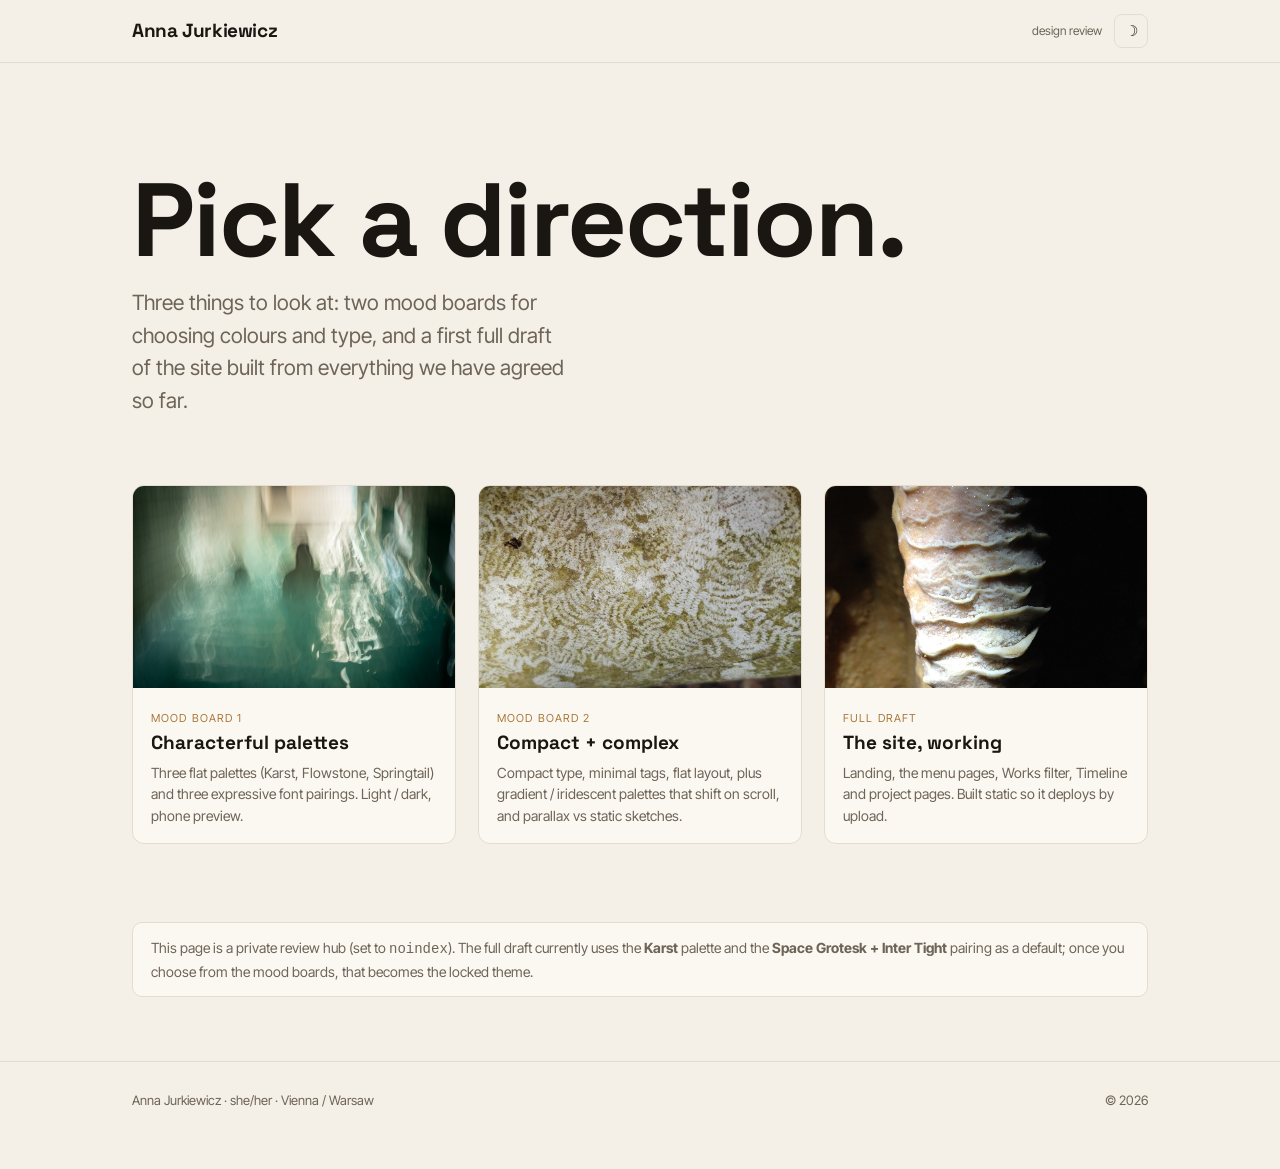
==== index.html @ 22e9cb63 "Initial scaffold: review hub, two mood boards, full static draft Co-Authored-By: Claude Opus 4.8 <no" ====
<!DOCTYPE html>
<html lang="en">
<head>
<meta charset="utf-8">
<meta name="viewport" content="width=device-width, initial-scale=1">
<title>Anna Jurkiewicz — design review</title>
<meta name="robots" content="noindex">
<script>(function(){try{var t=localStorage.getItem('theme');if(!t){t=matchMedia('(prefers-color-scheme: dark)').matches?'dark':'light';}document.documentElement.setAttribute('data-theme',t);}catch(e){}})();</script>
<link rel="stylesheet" href="css/site.css">
</head>
<body>

<header class="nav"><div class="wrap">
  <a class="brand" href="index.html">Anna Jurkiewicz</a>
  <span class="navright">
    <span class="lang">design review</span>
    <button class="iconbtn" id="theme" aria-label="toggle theme">☽</button>
  </span>
</div></header>

<main class="wrap">
  <section class="hero">
    <h1 class="display">Pick a direction.</h1>
    <p class="tagline">Three things to look at: two mood boards for choosing colours and type, and a first full draft of the site built from everything we have agreed so far.</p>
  </section>

  <section class="section" style="padding-top:8px;">
    <div class="hub">
      <a class="hubcard" href="moodboard.html">
        <div class="thumb" style="background-image:url(assets/tallatom.jpg)"></div>
        <div class="body"><span class="tag-pill">Mood board 1</span><h3>Characterful palettes</h3><p>Three flat palettes (Karst, Flowstone, Springtail) and three expressive font pairings. Light / dark, phone preview.</p></div>
      </a>
      <a class="hubcard" href="moodboard-2.html">
        <div class="thumb" style="background-image:url(assets/springtail.jpg)"></div>
        <div class="body"><span class="tag-pill">Mood board 2</span><h3>Compact + complex</h3><p>Compact type, minimal tags, flat layout, plus gradient / iridescent palettes that shift on scroll, and parallax vs static sketches.</p></div>
      </a>
      <a class="hubcard" href="draft/index.html">
        <div class="thumb" style="background-image:url(assets/flowstone.jpg)"></div>
        <div class="body"><span class="tag-pill">Full draft</span><h3>The site, working</h3><p>Landing, the menu pages, Works filter, Timeline and project pages. Built static so it deploys by upload.</p></div>
      </a>
    </div>
  </section>

  <section class="section">
    <p class="note">This page is a private review hub (set to <code>noindex</code>). The full draft currently uses the <b>Karst</b> palette and the <b>Space Grotesk + Inter Tight</b> pairing as a default; once you choose from the mood boards, that becomes the locked theme.</p>
  </section>
</main>

<footer class="footer"><div class="wrap">
  <span>Anna Jurkiewicz · she/her · Vienna / Warsaw</span>
  <span>&copy; <span id="year"></span></span>
</div></footer>

<script src="js/site.js"></script>
</body>
</html>
---- css/site.css ----
/* ============================================================
   Anna Jurkiewicz — full draft. Static, no build step.
   Palette: Karst (warm stone). Fonts: Space Grotesk + Inter Tight.
   Flat layout, minimal tags, dark/light, mobile-first.
   ============================================================ */
@import url('https://fonts.googleapis.com/css2?family=Inter+Tight:wght@400;500;700&family=Space+Grotesk:wght@500;700&display=swap');

:root{
  --bg:#F4F0E8; --surface:#FBF8F2; --line:#E4DCCE; --text:#1A1611; --muted:#6E6457; --accent:#B11468; --accent2:#A9783A;
  --font-display:"Space Grotesk", system-ui, sans-serif;
  --font-body:"Inter Tight", system-ui, sans-serif;
  --maxw:1080px;
}
:root[data-theme="dark"]{
  --bg:#15110C; --surface:#211B13; --line:#362D20; --text:#EDE5D7; --muted:#9C8F7C; --accent:#EE73AC; --accent2:#CFA160;
}

*{ box-sizing:border-box; }
html{ scroll-behavior:smooth; }
body{ margin:0; background:var(--bg); color:var(--text); font-family:var(--font-body);
  font-size:16px; line-height:1.55; -webkit-font-smoothing:antialiased;
  transition:background .3s ease, color .3s ease; }
img{ max-width:100%; display:block; }
a{ color:var(--accent); text-decoration:none; }
a:hover{ text-decoration:underline; text-underline-offset:3px; }
.wrap{ max-width:var(--maxw); margin:0 auto; padding:0 clamp(16px,4vw,32px); }
.display{ font-family:var(--font-display); font-weight:700; letter-spacing:-0.02em; line-height:1.02; }
.muted{ color:var(--muted); }

/* ---------- NAV ---------- */
.nav{ position:sticky; top:0; z-index:40; background:color-mix(in srgb,var(--bg) 92%, transparent);
  border-bottom:1px solid var(--line); }
.nav .wrap{ display:flex; align-items:center; gap:18px; height:62px; }
.brand{ font-family:var(--font-display); font-weight:700; letter-spacing:-0.02em; font-size:19px; color:var(--text); }
.menu{ display:flex; gap:18px; margin-left:6px; font-size:14px; }
.menu a{ color:var(--text); opacity:.82; }
.menu a:hover,.menu a[aria-current="page"]{ opacity:1; color:var(--accent); text-decoration:none; }
.navright{ margin-left:auto; display:flex; align-items:center; gap:12px; }
.lang{ font-size:12px; color:var(--muted); } .lang b{ color:var(--text); }
.iconbtn{ background:none; border:1px solid var(--line); color:var(--text); width:34px; height:34px; border-radius:8px;
  cursor:pointer; font-size:15px; display:inline-flex; align-items:center; justify-content:center; }
.iconbtn:hover{ border-color:var(--muted); }
.burger{ display:none; flex-direction:column; gap:4px; background:none; border:0; cursor:pointer; padding:6px; }
.burger span{ width:22px; height:2px; background:var(--text); display:block; transition:transform .2s; }

@media (max-width:720px){
  .menu{ position:fixed; inset:62px 0 auto 0; flex-direction:column; gap:0; background:var(--bg);
    border-bottom:1px solid var(--line); padding:8px 0; transform:translateY(-120%); transition:transform .25s ease; }
  .menu.open{ transform:translateY(0); }
  .menu a{ padding:14px clamp(16px,4vw,32px); font-size:16px; border-top:1px solid var(--line); }
  .burger{ display:flex; }
}

/* ---------- HERO / SECTIONS ---------- */
.hero{ padding:clamp(48px,9vw,104px) 0 clamp(28px,5vw,52px); }
.hero h1{ font-size:clamp(46px,9vw,104px); margin:0 0 14px; }
.tagline{ font-size:clamp(16px,2.2vw,21px); color:var(--muted); max-width:36ch; margin:0; }
.section{ padding:clamp(30px,6vw,64px) 0 0; }
.kicker{ font-size:11px; letter-spacing:.18em; text-transform:uppercase; color:var(--accent); margin:0 0 16px; }
.section h2{ font-family:var(--font-display); font-weight:700; letter-spacing:-0.02em; font-size:clamp(26px,4vw,40px); margin:0 0 22px; }
.lead{ font-size:clamp(17px,2vw,20px); max-width:60ch; }
.prose{ max-width:64ch; } .prose p{ margin:0 0 14px; }

/* ---------- PUDDLES (landing) ---------- */
.puddles{ display:flex; gap:16px; flex-wrap:wrap; margin:8px 0 0; }
.puddle{ width:132px; }
.puddle a{ display:block; }
.puddle img{ width:132px; height:132px; object-fit:cover; transition:transform .35s ease, filter .35s ease; filter:saturate(1.05);
  clip-path:path("M66,3 C99,3 129,27 129,64 C129,99 102,129 66,129 C31,129 3,100 3,64 C3,28 33,3 66,3 Z"); }
.puddle a:hover img{ transform:scale(1.05) rotate(-1deg); filter:saturate(1.15); }
.puddle .cap{ font-size:11px; color:var(--muted); text-align:center; margin-top:7px; }

/* ---------- PREVIEW GRID ---------- */
.grid{ display:grid; grid-template-columns:repeat(auto-fill,minmax(280px,1fr)); gap:30px 28px; }
.preview{ display:flex; flex-direction:column; gap:8px; }
.preview .pimg{ width:100%; aspect-ratio:4/3; object-fit:cover; background:var(--surface); }
.preview h3{ font-family:var(--font-display); font-weight:700; letter-spacing:-0.02em; font-size:21px; margin:4px 0 0; }
.preview .with{ color:var(--muted); font-size:13px; }
.preview .yr{ color:var(--accent2); font-size:12px; font-weight:700; letter-spacing:.04em; }
.preview p{ margin:4px 0 0; font-size:14.5px; }

/* ---------- TAGS (small, frameless) ---------- */
.tags{ display:flex; flex-wrap:wrap; gap:3px 14px; font-size:12px; letter-spacing:.01em; }
.tag{ color:var(--muted); cursor:pointer; padding:2px 0; background:none; border:0; font:inherit; transition:color .15s; }
.tag:hover{ color:var(--text); } .tag.on{ color:var(--accent); }
.metatags{ font-size:12px; color:var(--muted); }

/* ---------- EVENTS ---------- */
.events{ display:flex; flex-direction:column; }
.ev{ display:flex; gap:14px; padding:12px 0; font-size:15px; align-items:baseline;
  border-bottom:1px solid color-mix(in srgb,var(--line) 65%, transparent); }
.ev:last-child{ border-bottom:0; }
.ev .d{ flex:0 0 104px; color:var(--accent2); font-weight:700; font-size:13px; }
.ev .w{ flex:1; } .ev .w b{ font-weight:700; } .ev .more{ white-space:nowrap; }
@media (max-width:560px){ .ev{ flex-wrap:wrap; } .ev .d{ flex-basis:100%; } }

/* ---------- TIMELINE STRATA ---------- */
.strata{ display:flex; flex-direction:column; gap:3px; }
.band{ position:relative; padding:16px 18px; color:#fff; overflow:hidden; border-radius:4px; }
.band::before{ content:""; position:absolute; inset:0; background-image:url(../assets/flowstone.jpg);
  background-size:cover; background-position:center; filter:grayscale(.25) brightness(.55) contrast(1.1); }
.band::after{ content:""; position:absolute; inset:0;
  background:linear-gradient(90deg, color-mix(in srgb,var(--accent) 62%, #000 28%), transparent 80%); }
.band>*{ position:relative; z-index:1; }
.band .yrn{ font-family:var(--font-display); font-weight:700; font-size:24px; }

/* ---------- PROJECT PAGE ---------- */
.project-hero img{ width:100%; max-height:52vh; object-fit:cover; }
.project-head{ padding:28px 0 0; }
.project-head h1{ font-family:var(--font-display); font-weight:700; letter-spacing:-0.02em; font-size:clamp(32px,6vw,56px); margin:0 0 8px; }
.project-meta{ color:var(--muted); font-size:14px; margin:0 0 4px; }
.linkrow{ display:flex; flex-wrap:wrap; gap:10px; margin:18px 0 0; }
.btn{ display:inline-block; border:1px solid var(--line); color:var(--text); padding:8px 16px; border-radius:8px; font-size:14px; }
.btn:hover{ border-color:var(--accent); color:var(--accent); text-decoration:none; }
.btn.solid{ background:var(--accent); color:#fff; border-color:var(--accent); }
.btn.solid:hover{ color:#fff; opacity:.92; }

/* ---------- HUB (root index) ---------- */
.hub{ display:grid; grid-template-columns:repeat(auto-fit,minmax(240px,1fr)); gap:22px; margin:8px 0 0; }
.hubcard{ display:block; border:1px solid var(--line); border-radius:12px; overflow:hidden; color:var(--text); background:var(--surface); transition:transform .2s ease, border-color .2s ease; }
.hubcard:hover{ transform:translateY(-3px); border-color:var(--accent); text-decoration:none; }
.hubcard .thumb{ aspect-ratio:16/10; background-size:cover; background-position:center; }
.hubcard .body{ padding:16px 18px; }
.hubcard h3{ font-family:var(--font-display); font-weight:700; margin:0 0 4px; font-size:19px; }
.hubcard p{ margin:0; color:var(--muted); font-size:14px; }
.tag-pill{ display:inline-block; font-size:11px; letter-spacing:.1em; text-transform:uppercase; color:var(--accent2); }

/* ---------- FOOTER ---------- */
.footer{ margin-top:64px; border-top:1px solid var(--line); padding:28px 0 60px; color:var(--muted); font-size:13px; }
.footer .wrap{ display:flex; justify-content:space-between; flex-wrap:wrap; gap:10px; }
.footer a{ color:var(--muted); } .footer a:hover{ color:var(--accent); }

.note{ background:var(--surface); border:1px solid var(--line); border-radius:10px; padding:14px 18px; font-size:14px; color:var(--muted); }
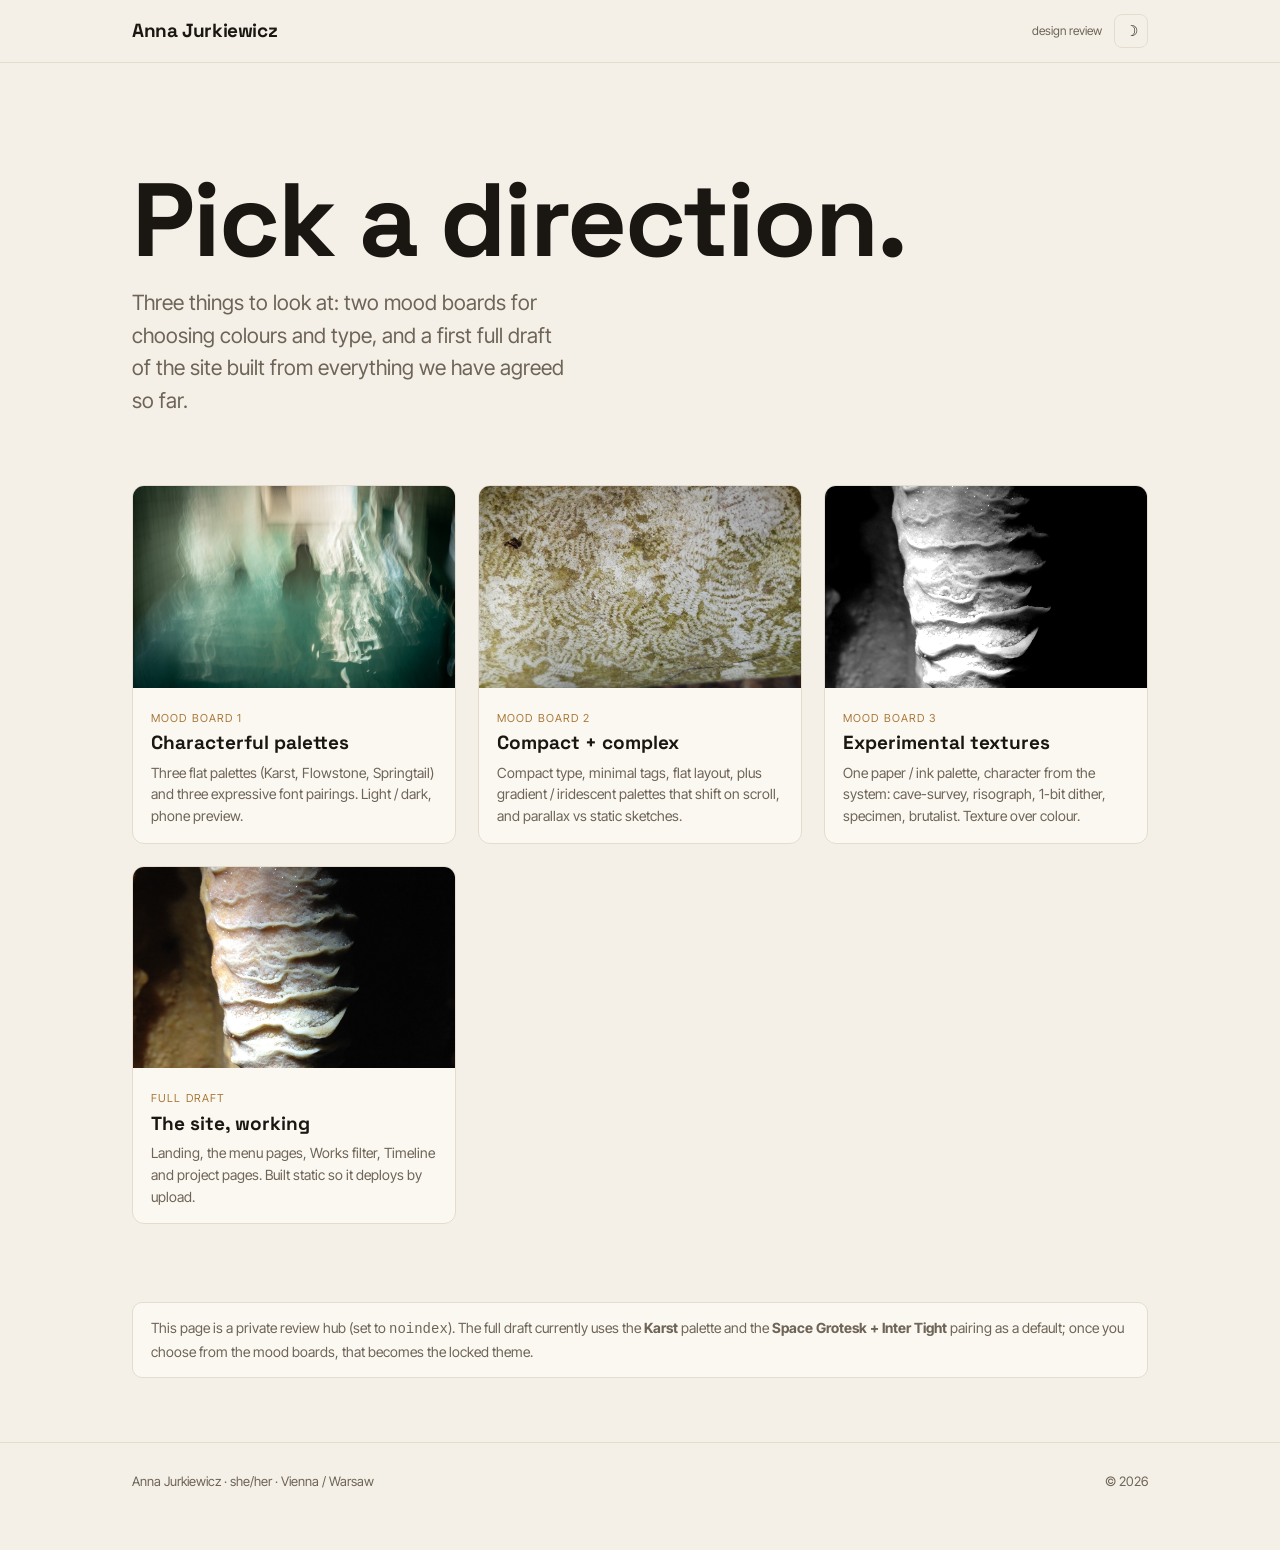
==== commit e82f516d: "v1.3" ====
--- a/index.html
+++ b/index.html
@@ -34,6 +34,10 @@
         <div class="thumb" style="background-image:url(assets/springtail.jpg)"></div>
         <div class="body"><span class="tag-pill">Mood board 2</span><h3>Compact + complex</h3><p>Compact type, minimal tags, flat layout, plus gradient / iridescent palettes that shift on scroll, and parallax vs static sketches.</p></div>
       </a>
+      <a class="hubcard" href="moodboard-3.html">
+        <div class="thumb" style="background-image:url(assets/flowstone.jpg); filter:grayscale(1) contrast(1.12)"></div>
+        <div class="body"><span class="tag-pill">Mood board 3</span><h3>Experimental textures</h3><p>One paper / ink palette, character from the system: cave-survey, risograph, 1-bit dither, specimen, brutalist. Texture over colour.</p></div>
+      </a>
       <a class="hubcard" href="draft/index.html">
         <div class="thumb" style="background-image:url(assets/flowstone.jpg)"></div>
         <div class="body"><span class="tag-pill">Full draft</span><h3>The site, working</h3><p>Landing, the menu pages, Works filter, Timeline and project pages. Built static so it deploys by upload.</p></div>
--- a/css/site.css
+++ b/css/site.css
@@ -131,3 +131,15 @@
 .footer a{ color:var(--muted); } .footer a:hover{ color:var(--accent); }
 
 .note{ background:var(--surface); border:1px solid var(--line); border-radius:10px; padding:14px 18px; font-size:14px; color:var(--muted); }
+
+/* ---------- MINIMAL LANDING (home only): name + subtle subtitle; reveal on scroll/mouse ---------- */
+body.home .hero{ min-height:calc(100vh - 62px); display:flex; flex-direction:column; justify-content:center; padding-top:0; padding-bottom:0; }
+body.home .hero h1{ font-size:clamp(34px,6vw,64px); }
+body.home .hero .tagline{ font-size:clamp(14px,1.8vw,17px); }
+.hint{ font-size:11px; letter-spacing:.22em; text-transform:uppercase; color:var(--muted); opacity:.6; transition:opacity .6s ease; margin-top:26px; }
+html.awake .hint{ opacity:0; pointer-events:none; }
+body.home .nav, body.home .footer, body.home main>*, body.home .hero .puddles{ transition:opacity 1s ease; }
+html:not(.awake) body.home .nav,
+html:not(.awake) body.home .footer,
+html:not(.awake) body.home main>*:not(.hero),
+html:not(.awake) body.home .hero .puddles{ opacity:0; pointer-events:none; }
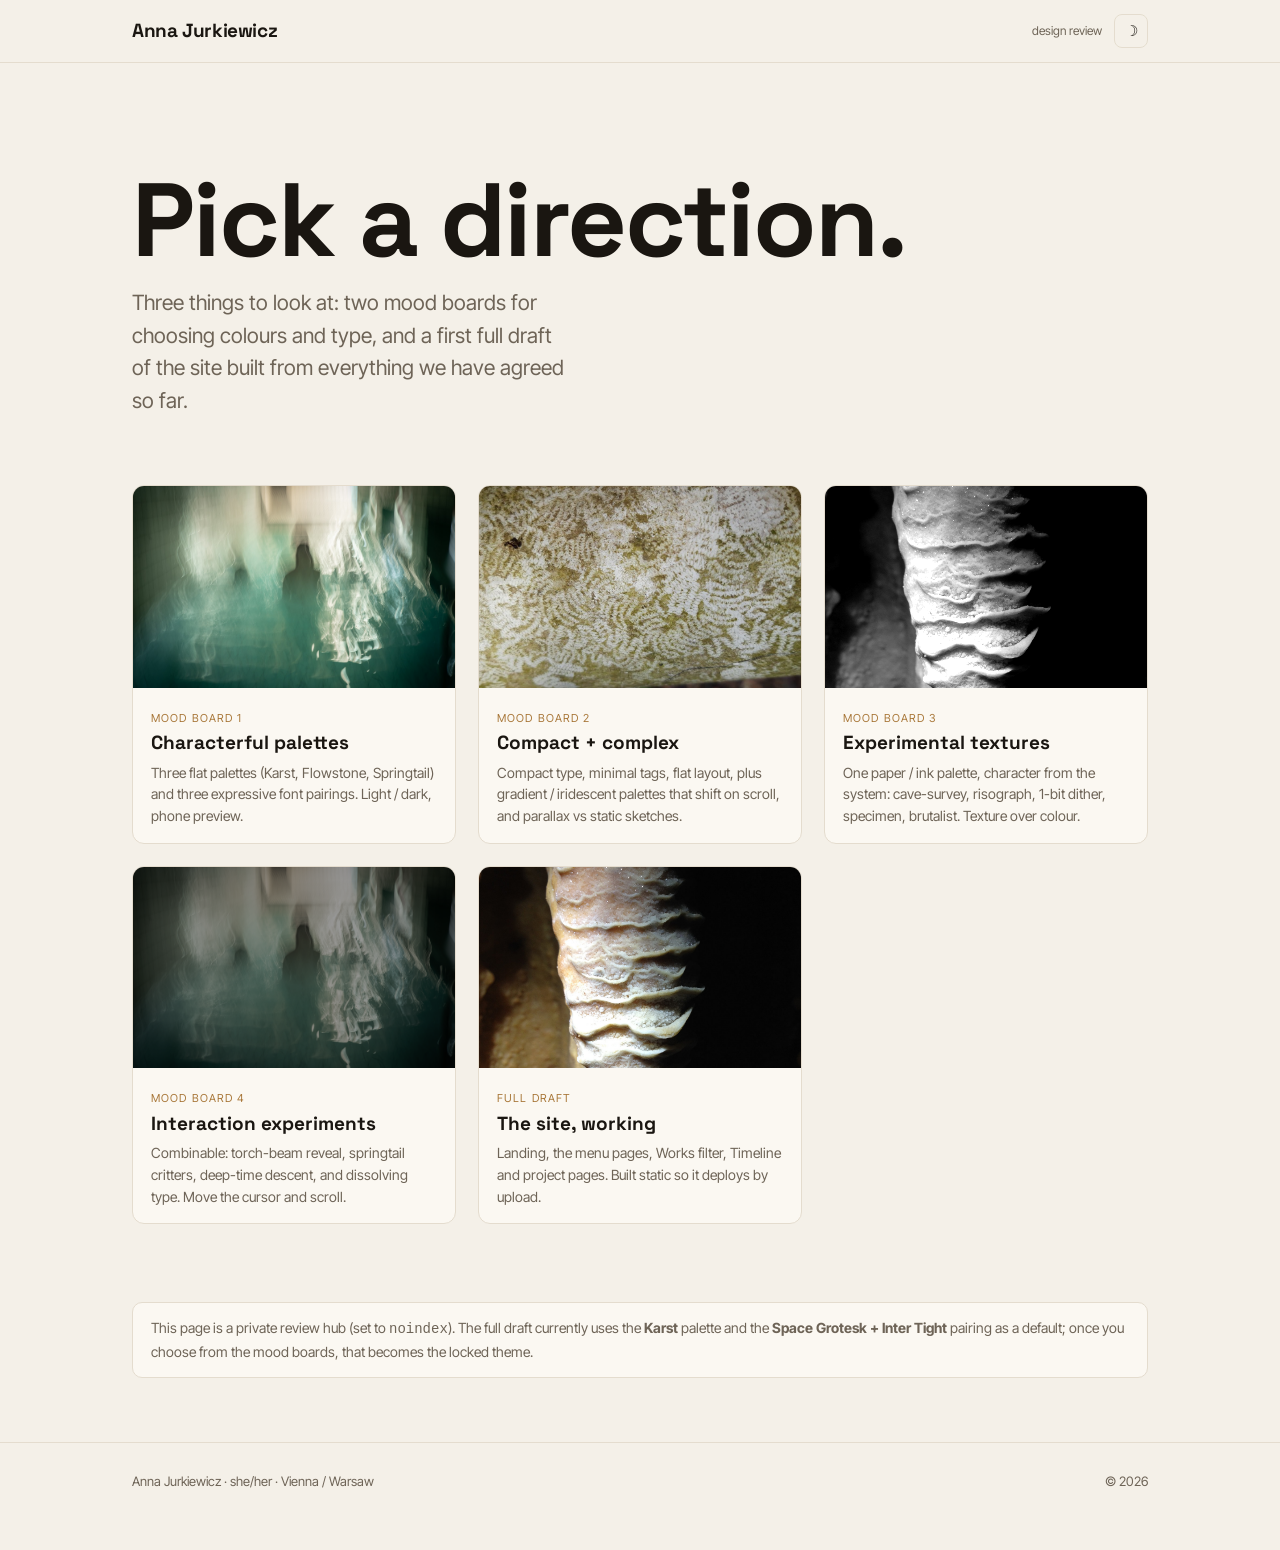
==== commit 4a7ec0a4: "v 1.8" ====
--- a/index.html
+++ b/index.html
@@ -38,6 +38,10 @@
         <div class="thumb" style="background-image:url(assets/flowstone.jpg); filter:grayscale(1) contrast(1.12)"></div>
         <div class="body"><span class="tag-pill">Mood board 3</span><h3>Experimental textures</h3><p>One paper / ink palette, character from the system: cave-survey, risograph, 1-bit dither, specimen, brutalist. Texture over colour.</p></div>
       </a>
+      <a class="hubcard" href="moodboard-4.html">
+        <div class="thumb" style="background-image:url(assets/tallatom.jpg); filter:brightness(.6) grayscale(.3)"></div>
+        <div class="body"><span class="tag-pill">Mood board 4</span><h3>Interaction experiments</h3><p>Combinable: torch-beam reveal, springtail critters, deep-time descent, and dissolving type. Move the cursor and scroll.</p></div>
+      </a>
       <a class="hubcard" href="draft/index.html">
         <div class="thumb" style="background-image:url(assets/flowstone.jpg)"></div>
         <div class="body"><span class="tag-pill">Full draft</span><h3>The site, working</h3><p>Landing, the menu pages, Works filter, Timeline and project pages. Built static so it deploys by upload.</p></div>
--- a/css/site.css
+++ b/css/site.css
@@ -138,8 +138,13 @@
 body.home .hero .tagline{ font-size:clamp(14px,1.8vw,17px); }
 .hint{ font-size:11px; letter-spacing:.22em; text-transform:uppercase; color:var(--muted); opacity:.6; transition:opacity .6s ease; margin-top:26px; }
 html.awake .hint{ opacity:0; pointer-events:none; }
-body.home .nav, body.home .footer, body.home main>*, body.home .hero .puddles{ transition:opacity 1s ease; }
+body.home .nav, body.home .footer, body.home main>*, body.home .hero .puddles{ transition:opacity 3s ease; }
 html:not(.awake) body.home .nav,
 html:not(.awake) body.home .footer,
 html:not(.awake) body.home main>*:not(.hero),
 html:not(.awake) body.home .hero .puddles{ opacity:0; pointer-events:none; }
+
+/* ---------- lofi background video loop (home; fixed, content scrolls over) ---------- */
+.bgvideo{ position:fixed; inset:0; width:100%; height:100%; object-fit:cover; z-index:-3; pointer-events:none; filter:grayscale(.25) saturate(.85) brightness(.82) contrast(1.02); }
+.bgscrim{ position:fixed; inset:0; z-index:-2; pointer-events:none; background:color-mix(in srgb, var(--bg) 60%, transparent); }
+@media (prefers-reduced-motion: reduce){ .bgvideo{ display:none; } }
